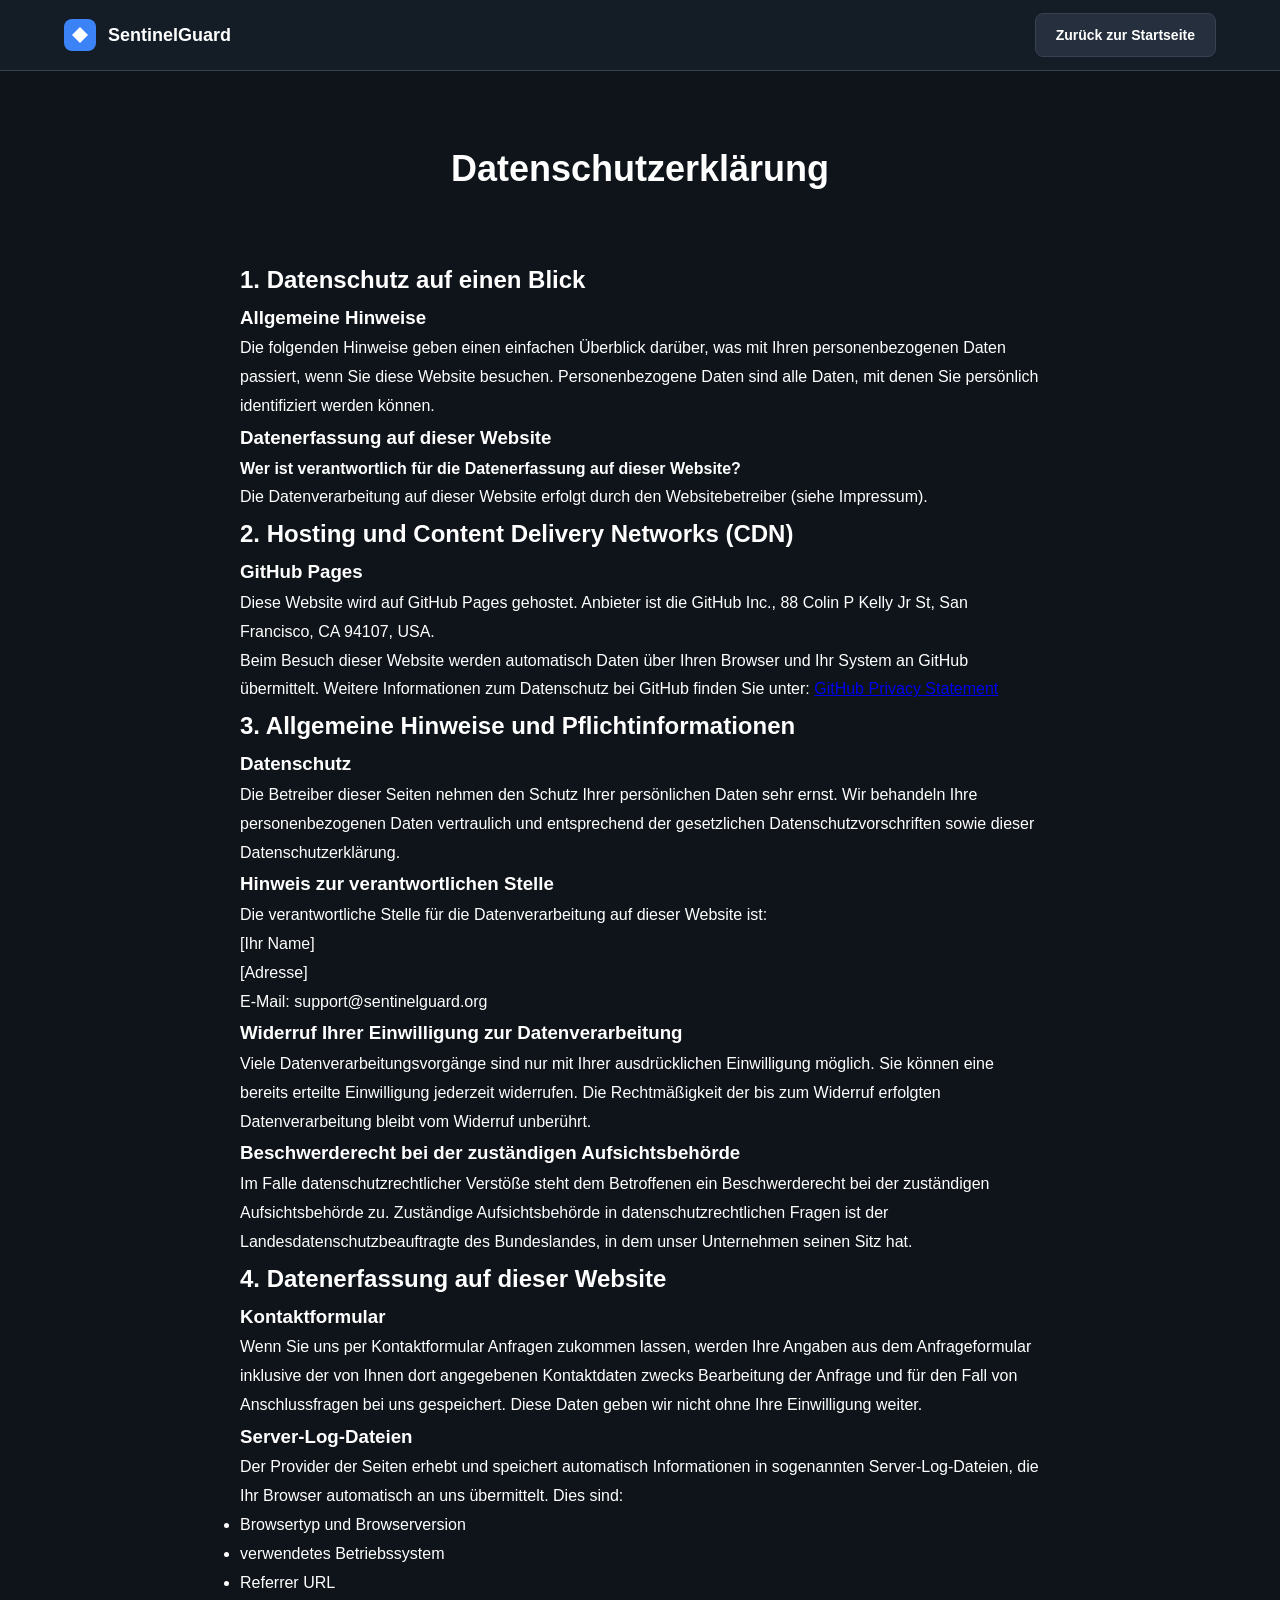
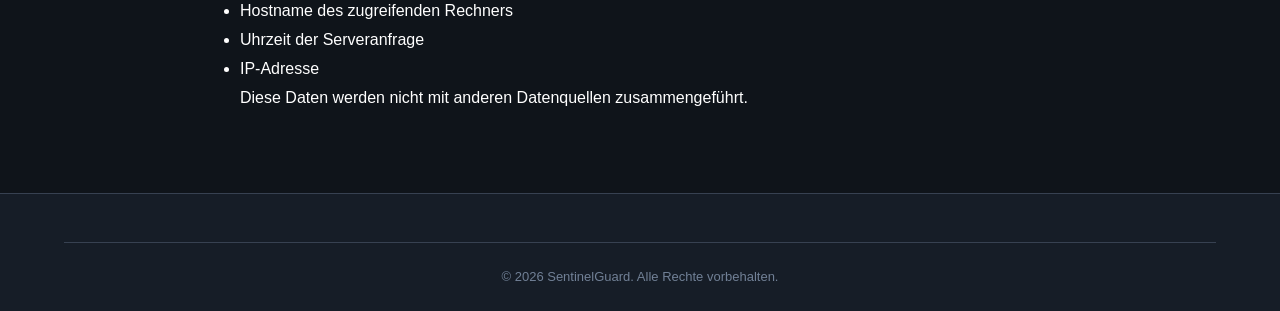
==== datenschutz.html @ f51eea55 "Add screenshots section, roadmap, legal pages (Impressum, Datenschutz, Lizenz)" ====
<!DOCTYPE html>
<html lang="de">
<head>
    <meta charset="UTF-8">
    <meta name="viewport" content="width=device-width, initial-scale=1.0">
    <title>Datenschutzerklärung - SentinelGuard</title>
    <link rel="stylesheet" href="css/style.css">
</head>
<body>
    <header class="header">
        <div class="container">
            <div class="header-inner">
                <a href="index.html" class="logo">
                    <div class="logo-icon">
                        <svg width="32" height="32" viewBox="0 0 32 32" fill="none">
                            <rect width="32" height="32" rx="8" fill="url(#logo-gradient)"/>
                            <path d="M16 8L24 16L16 24L8 16L16 8Z" fill="white"/>
                            <defs>
                                <linearGradient id="logo-gradient" x1="0" y1="0" x2="32" y2="32">
                                    <stop stop-color="#3B82F6"/>
                                    <stop offset="1" stop-color="#58A6FF"/>
                                </linearGradient>
                            </defs>
                        </svg>
                    </div>
                    <span class="logo-text">SentinelGuard</span>
                </a>
                <a href="index.html" class="btn btn-secondary">Zurück zur Startseite</a>
            </div>
        </div>
    </header>

    <section style="padding: 140px 0 80px;">
        <div class="container">
            <div class="section-header">
                <h1 class="section-title">Datenschutzerklärung</h1>
            </div>
            <div style="max-width: 800px; margin: 0 auto; line-height: 1.8;">
                <h2>1. Datenschutz auf einen Blick</h2>
                <h3>Allgemeine Hinweise</h3>
                <p>
                    Die folgenden Hinweise geben einen einfachen Überblick darüber, was mit Ihren personenbezogenen Daten passiert, wenn Sie diese Website besuchen. Personenbezogene Daten sind alle Daten, mit denen Sie persönlich identifiziert werden können.
                </p>

                <h3>Datenerfassung auf dieser Website</h3>
                <p>
                    <strong>Wer ist verantwortlich für die Datenerfassung auf dieser Website?</strong><br>
                    Die Datenverarbeitung auf dieser Website erfolgt durch den Websitebetreiber (siehe Impressum).
                </p>

                <h2>2. Hosting und Content Delivery Networks (CDN)</h2>
                <h3>GitHub Pages</h3>
                <p>
                    Diese Website wird auf GitHub Pages gehostet. Anbieter ist die GitHub Inc., 88 Colin P Kelly Jr St, San Francisco, CA 94107, USA.
                </p>
                <p>
                    Beim Besuch dieser Website werden automatisch Daten über Ihren Browser und Ihr System an GitHub übermittelt. Weitere Informationen zum Datenschutz bei GitHub finden Sie unter:
                    <a href="https://docs.github.com/en/site-policy/privacy-policies/github-privacy-statement" target="_blank">GitHub Privacy Statement</a>
                </p>

                <h2>3. Allgemeine Hinweise und Pflichtinformationen</h2>
                <h3>Datenschutz</h3>
                <p>
                    Die Betreiber dieser Seiten nehmen den Schutz Ihrer persönlichen Daten sehr ernst. Wir behandeln Ihre personenbezogenen Daten vertraulich und entsprechend der gesetzlichen Datenschutzvorschriften sowie dieser Datenschutzerklärung.
                </p>

                <h3>Hinweis zur verantwortlichen Stelle</h3>
                <p>
                    Die verantwortliche Stelle für die Datenverarbeitung auf dieser Website ist:<br>
                    [Ihr Name]<br>
                    [Adresse]<br>
                    E-Mail: support@sentinelguard.org
                </p>

                <h3>Widerruf Ihrer Einwilligung zur Datenverarbeitung</h3>
                <p>
                    Viele Datenverarbeitungsvorgänge sind nur mit Ihrer ausdrücklichen Einwilligung möglich. Sie können eine bereits erteilte Einwilligung jederzeit widerrufen. Die Rechtmäßigkeit der bis zum Widerruf erfolgten Datenverarbeitung bleibt vom Widerruf unberührt.
                </p>

                <h3>Beschwerderecht bei der zuständigen Aufsichtsbehörde</h3>
                <p>
                    Im Falle datenschutzrechtlicher Verstöße steht dem Betroffenen ein Beschwerderecht bei der zuständigen Aufsichtsbehörde zu. Zuständige Aufsichtsbehörde in datenschutzrechtlichen Fragen ist der Landesdatenschutzbeauftragte des Bundeslandes, in dem unser Unternehmen seinen Sitz hat.
                </p>

                <h2>4. Datenerfassung auf dieser Website</h2>
                <h3>Kontaktformular</h3>
                <p>
                    Wenn Sie uns per Kontaktformular Anfragen zukommen lassen, werden Ihre Angaben aus dem Anfrageformular inklusive der von Ihnen dort angegebenen Kontaktdaten zwecks Bearbeitung der Anfrage und für den Fall von Anschlussfragen bei uns gespeichert. Diese Daten geben wir nicht ohne Ihre Einwilligung weiter.
                </p>

                <h3>Server-Log-Dateien</h3>
                <p>
                    Der Provider der Seiten erhebt und speichert automatisch Informationen in sogenannten Server-Log-Dateien, die Ihr Browser automatisch an uns übermittelt. Dies sind:
                </p>
                <ul>
                    <li>Browsertyp und Browserversion</li>
                    <li>verwendetes Betriebssystem</li>
                    <li>Referrer URL</li>
                    <li>Hostname des zugreifenden Rechners</li>
                    <li>Uhrzeit der Serveranfrage</li>
                    <li>IP-Adresse</li>
                </ul>
                <p>
                    Diese Daten werden nicht mit anderen Datenquellen zusammengeführt.
                </p>
            </div>
        </div>
    </section>

    <footer class="footer">
        <div class="container">
            <div class="footer-bottom">
                <p>&copy; 2026 SentinelGuard. Alle Rechte vorbehalten.</p>
            </div>
        </div>
    </footer>
</body>
</html>
---- css/style.css ----
/* SentinelGuard Website Styles */
/* Farbschema basierend auf der App: Dunkles Blau-Grau (#161D27, #252F3D), Akzent Blau (#3B82F6) */

:root {
    --bg-primary: #0f141a;
    --bg-secondary: #161d27;
    --bg-card: #252f3d;
    --bg-hover: #2e3a4b;
    --text-primary: #ffffff;
    --text-secondary: #a0aec0;
    --text-muted: #718096;
    --accent: #3b82f6;
    --accent-hover: #2563eb;
    --accent-light: #58a6ff;
    --success: #22c55e;
    --success-light: #7be0a0;
    --warning: #f59e0b;
    --warning-light: #e5cf7e;
    --danger: #ef4444;
    --danger-light: #ffb3ac;
    --border: #374151;
    --gradient-hero: linear-gradient(135deg, #1e3a5f 0%, #252f3d 55%, #252f3d 100%);
    --shadow-sm: 0 1px 2px rgba(0, 0, 0, 0.3);
    --shadow-md: 0 4px 6px rgba(0, 0, 0, 0.4);
    --shadow-lg: 0 10px 25px rgba(0, 0, 0, 0.5);
    --radius-sm: 8px;
    --radius-md: 12px;
    --radius-lg: 16px;
    --radius-xl: 20px;
}

* {
    margin: 0;
    padding: 0;
    box-sizing: border-box;
}

body {
    font-family: 'Inter', -apple-system, BlinkMacSystemFont, 'Segoe UI', Roboto, sans-serif;
    background-color: var(--bg-primary);
    color: var(--text-primary);
    line-height: 1.6;
    overflow-x: hidden;
}

.container {
    max-width: 1200px;
    margin: 0 auto;
    padding: 0 24px;
}

/* Header */
.header {
    position: fixed;
    top: 0;
    left: 0;
    right: 0;
    background: rgba(22, 29, 39, 0.95);
    backdrop-filter: blur(10px);
    border-bottom: 1px solid var(--border);
    z-index: 1000;
}

.header-inner {
    display: flex;
    align-items: center;
    justify-content: space-between;
    height: 70px;
}

.logo {
    display: flex;
    align-items: center;
    gap: 12px;
    text-decoration: none;
    color: var(--text-primary);
}

.logo-icon {
    width: 32px;
    height: 32px;
}

.logo-text {
    font-size: 18px;
    font-weight: 700;
}

.nav {
    display: flex;
    gap: 32px;
}

.nav-link {
    color: var(--text-secondary);
    text-decoration: none;
    font-size: 14px;
    font-weight: 500;
    transition: color 0.2s;
}

.nav-link:hover {
    color: var(--text-primary);
}

.btn {
    display: inline-flex;
    align-items: center;
    justify-content: center;
    padding: 10px 20px;
    border-radius: var(--radius-sm);
    font-size: 14px;
    font-weight: 600;
    text-decoration: none;
    border: none;
    cursor: pointer;
    transition: all 0.2s;
}

.btn-primary {
    background: var(--accent);
    color: white;
}

.btn-primary:hover {
    background: var(--accent-hover);
    transform: translateY(-1px);
}

.btn-secondary {
    background: var(--bg-card);
    color: var(--text-primary);
    border: 1px solid var(--border);
}

.btn-secondary:hover {
    background: var(--bg-hover);
    border-color: var(--accent);
}

.btn-large {
    padding: 14px 28px;
    font-size: 16px;
}

.btn-download {
    width: 100%;
    margin-top: 16px;
}

.btn-disabled {
    opacity: 0.5;
    cursor: not-allowed;
}

/* Hero Section */
.hero {
    padding: 160px 0 100px;
    background: var(--gradient-hero);
    min-height: 100vh;
    display: flex;
    align-items: center;
}

.hero-content {
    display: grid;
    grid-template-columns: 1fr 1fr;
    gap: 60px;
    align-items: center;
}

.hero-text h1 {
    font-size: 48px;
    font-weight: 800;
    line-height: 1.2;
    margin-bottom: 20px;
    background: linear-gradient(135deg, #ffffff 0%, #a0aec0 100%);
    -webkit-background-clip: text;
    -webkit-text-fill-color: transparent;
    background-clip: text;
}

.hero-subtitle {
    font-size: 18px;
    color: var(--text-secondary);
    margin-bottom: 32px;
    max-width: 500px;
}

.hero-actions {
    display: flex;
    gap: 16px;
    margin-bottom: 32px;
}

.hero-meta {
    display: flex;
    gap: 24px;
}

.meta-item {
    display: flex;
    align-items: center;
    gap: 8px;
    font-size: 14px;
    color: var(--text-secondary);
}

.meta-icon {
    color: var(--success);
    font-weight: bold;
}

.hero-visual {
    display: flex;
    justify-content: center;
}

.hero-card {
    background: var(--bg-card);
    border: 1px solid var(--border);
    border-radius: var(--radius-lg);
    padding: 24px;
    width: 100%;
    max-width: 400px;
    box-shadow: var(--shadow-lg);
}

.hero-card-header {
    display: flex;
    justify-content: space-between;
    align-items: center;
    margin-bottom: 24px;
    padding-bottom: 16px;
    border-bottom: 1px solid var(--border);
}

.hero-card-title {
    font-size: 18px;
    font-weight: 700;
}

.hero-card-status {
    font-size: 14px;
    color: var(--success);
    font-weight: 600;
}

.hero-card-body {
    display: flex;
    flex-direction: column;
    gap: 16px;
}

.hero-card-stat {
    display: flex;
    justify-content: space-between;
    align-items: center;
}

.stat-label {
    font-size: 14px;
    color: var(--text-secondary);
}

.stat-value {
    font-size: 14px;
    font-weight: 600;
}

/* Section Styles */
section {
    padding: 80px 0;
}

.section-header {
    text-align: center;
    margin-bottom: 60px;
}

.section-title {
    font-size: 36px;
    font-weight: 700;
    margin-bottom: 12px;
}

.section-subtitle {
    font-size: 18px;
    color: var(--text-secondary);
}

/* Features Section */
.features {
    background: var(--bg-secondary);
}

.features-grid {
    display: grid;
    grid-template-columns: repeat(auto-fit, minmax(300px, 1fr));
    gap: 24px;
}

.feature-card {
    background: var(--bg-card);
    border: 1px solid var(--border);
    border-radius: var(--radius-md);
    padding: 32px;
    transition: all 0.3s;
}

.feature-card:hover {
    transform: translateY(-4px);
    border-color: var(--accent);
    box-shadow: var(--shadow-md);
}

.feature-icon {
    width: 48px;
    height: 48px;
    border-radius: var(--radius-sm);
    display: flex;
    align-items: center;
    justify-content: center;
    margin-bottom: 20px;
}

.feature-icon-blue {
    background: rgba(59, 130, 246, 0.2);
    color: var(--accent-light);
}

.feature-icon-orange {
    background: rgba(245, 158, 11, 0.2);
    color: var(--warning-light);
}

.feature-icon-green {
    background: rgba(34, 197, 94, 0.2);
    color: var(--success-light);
}

.feature-icon-purple {
    background: rgba(168, 85, 247, 0.2);
    color: #c084fc;
}

.feature-icon-red {
    background: rgba(239, 68, 68, 0.2);
    color: var(--danger-light);
}

.feature-icon-cyan {
    background: rgba(6, 182, 212, 0.2);
    color: #67e8f9;
}

.feature-card h3 {
    font-size: 20px;
    font-weight: 700;
    margin-bottom: 12px;
}

.feature-card p {
    color: var(--text-secondary);
    font-size: 15px;
}

/* Downloads Section */
.downloads {
    background: var(--bg-primary);
}

.downloads-grid {
    display: grid;
    grid-template-columns: repeat(auto-fit, minmax(280px, 1fr));
    gap: 32px;
}

.download-card {
    background: var(--bg-card);
    border: 1px solid var(--border);
    border-radius: var(--radius-lg);
    padding: 40px 32px;
    text-align: center;
    transition: all 0.3s;
}

.download-card-active {
    border-color: var(--accent);
    box-shadow: var(--shadow-md);
}

.download-card-active:hover {
    transform: translateY(-4px);
    box-shadow: var(--shadow-lg);
}

.download-card-soon {
    opacity: 0.7;
}

.download-icon {
    width: 64px;
    height: 64px;
    margin: 0 auto 20px;
    display: flex;
    align-items: center;
    justify-content: center;
}

.download-icon-windows {
    color: var(--accent);
}

.download-icon-linux {
    color: var(--warning);
}

.download-icon-android {
    color: var(--success);
}

.download-card h3 {
    font-size: 24px;
    font-weight: 700;
    margin-bottom: 8px;
}

.download-version {
    color: var(--text-secondary);
    font-size: 14px;
    margin-bottom: 8px;
}

.download-coming-soon {
    color: var(--text-muted);
    font-size: 14px;
    margin-bottom: 8px;
    font-style: italic;
}

.download-requirements {
    color: var(--text-muted);
    font-size: 13px;
    margin-bottom: 16px;
}

.download-sha {
    font-size: 11px;
    color: var(--text-muted);
    margin-top: 12px;
    word-break: break-all;
}

.download-sha code {
    background: var(--bg-hover);
    padding: 2px 6px;
    border-radius: 4px;
    font-family: 'Consolas', monospace;
}

/* Release Notes Section */
.release-notes {
    background: var(--bg-secondary);
}

.release-list {
    max-width: 800px;
    margin: 0 auto;
}

.release-item {
    background: var(--bg-card);
    border: 1px solid var(--border);
    border-radius: var(--radius-md);
    padding: 24px;
    margin-bottom: 16px;
}

.release-version {
    font-size: 18px;
    font-weight: 700;
    color: var(--accent);
    margin-bottom: 4px;
}

.release-date {
    font-size: 14px;
    color: var(--text-muted);
    margin-bottom: 12px;
}

.release-changes {
    list-style: none;
    padding-left: 0;
}

.release-changes li {
    position: relative;
    padding-left: 24px;
    margin-bottom: 8px;
    color: var(--text-secondary);
    font-size: 15px;
}

.release-changes li::before {
    content: "•";
    position: absolute;
    left: 8px;
    color: var(--accent);
    font-weight: bold;
}

/* Screenshots Section */
.screenshots {
    background: var(--bg-secondary);
}

.screenshots-grid {
    display: grid;
    grid-template-columns: repeat(auto-fit, minmax(250px, 1fr));
    gap: 24px;
}

.screenshot-card {
    background: var(--bg-card);
    border: 1px solid var(--border);
    border-radius: var(--radius-md);
    overflow: hidden;
    transition: all 0.3s;
}

.screenshot-card:hover {
    transform: translateY(-4px);
    border-color: var(--accent);
    box-shadow: var(--shadow-md);
}

.screenshot-placeholder {
    aspect-ratio: 16/10;
    display: flex;
    flex-direction: column;
    align-items: center;
    justify-content: center;
    background: var(--bg-hover);
}

.screenshot-icon {
    font-size: 48px;
    margin-bottom: 16px;
}

.screenshot-placeholder p {
    color: var(--text-secondary);
    font-size: 14px;
}

/* Roadmap Section */
.roadmap {
    background: var(--bg-primary);
}

.roadmap-timeline {
    max-width: 800px;
    margin: 0 auto;
    position: relative;
}

.roadmap-timeline::before {
    content: '';
    position: absolute;
    left: 20px;
    top: 0;
    bottom: 0;
    width: 2px;
    background: var(--border);
}

.roadmap-item {
    position: relative;
    padding-left: 60px;
    margin-bottom: 40px;
}

.roadmap-marker {
    position: absolute;
    left: 12px;
    top: 4px;
    width: 18px;
    height: 18px;
    border-radius: 50%;
    border: 3px solid var(--accent);
    background: var(--bg-card);
}

.roadmap-item-done .roadmap-marker {
    background: var(--success);
    border-color: var(--success);
}

.roadmap-item-progress .roadmap-marker {
    background: var(--warning);
    border-color: var(--warning);
    animation: pulse 2s infinite;
}

@keyframes pulse {
    0%, 100% { opacity: 1; }
    50% { opacity: 0.5; }
}

.roadmap-content h3 {
    font-size: 18px;
    font-weight: 700;
    margin-bottom: 8px;
}

.roadmap-content p {
    color: var(--text-secondary);
    font-size: 15px;
    margin-bottom: 8px;
}

.roadmap-status {
    display: inline-block;
    padding: 4px 12px;
    border-radius: 12px;
    font-size: 12px;
    font-weight: 600;
}

.roadmap-item-done .roadmap-status {
    background: rgba(34, 197, 94, 0.2);
    color: var(--success-light);
}

.roadmap-item-progress .roadmap-status {
    background: rgba(245, 158, 11, 0.2);
    color: var(--warning-light);
}

/* Support Section */
.support {
    background: var(--bg-primary);
}

.support-grid {
    display: grid;
    grid-template-columns: repeat(auto-fit, minmax(300px, 1fr));
    gap: 32px;
}

.support-card {
    background: var(--bg-card);
    border: 1px solid var(--border);
    border-radius: var(--radius-md);
    padding: 32px;
}

.support-card h3 {
    font-size: 20px;
    font-weight: 700;
    margin-bottom: 20px;
}

.faq-item {
    margin-bottom: 20px;
    padding-bottom: 20px;
    border-bottom: 1px solid var(--border);
}

.faq-item:last-child {
    border-bottom: none;
    margin-bottom: 0;
    padding-bottom: 0;
}

.faq-item h4 {
    font-size: 16px;
    font-weight: 600;
    margin-bottom: 8px;
}

.faq-item p {
    color: var(--text-secondary);
    font-size: 14px;
}

.doc-links {
    list-style: none;
    padding-left: 0;
}

.doc-links li {
    margin-bottom: 12px;
}

.doc-links a {
    color: var(--accent);
    text-decoration: none;
    font-size: 15px;
    transition: color 0.2s;
}

.doc-links a:hover {
    color: var(--accent-hover);
    text-decoration: underline;
}

/* About Section */
.about {
    background: var(--bg-secondary);
}

.about-content {
    max-width: 800px;
    margin: 0 auto;
    text-align: center;
}

.about-content p {
    color: var(--text-secondary);
    font-size: 16px;
    margin-bottom: 20px;
}

/* Contact Section */
.contact {
    background: var(--bg-primary);
}

.contact-content {
    display: grid;
    grid-template-columns: 1fr 1fr;
    gap: 48px;
}

.contact-info {
    display: flex;
    flex-direction: column;
    gap: 24px;
}

.contact-item {
    display: flex;
    gap: 16px;
    align-items: flex-start;
}

.contact-icon {
    font-size: 24px;
}

.contact-item h4 {
    font-size: 16px;
    font-weight: 600;
    margin-bottom: 4px;
}

.contact-item p {
    color: var(--text-secondary);
    font-size: 14px;
}

.contact-item a {
    color: var(--accent);
    text-decoration: none;
}

.contact-item a:hover {
    text-decoration: underline;
}

.contact-form {
    background: var(--bg-card);
    border: 1px solid var(--border);
    border-radius: var(--radius-md);
    padding: 32px;
}

.form-group {
    margin-bottom: 20px;
}

.form-group label {
    display: block;
    font-size: 14px;
    font-weight: 500;
    margin-bottom: 8px;
}

.form-group input,
.form-group textarea {
    width: 100%;
    padding: 12px;
    background: var(--bg-hover);
    border: 1px solid var(--border);
    border-radius: var(--radius-sm);
    color: var(--text-primary);
    font-family: inherit;
    font-size: 14px;
    transition: border-color 0.2s;
}

.form-group input:focus,
.form-group textarea:focus {
    outline: none;
    border-color: var(--accent);
}

.form-group textarea {
    resize: vertical;
}

/* Footer */
.footer {
    background: var(--bg-secondary);
    border-top: 1px solid var(--border);
    padding: 48px 0 24px;
}

.footer-inner {
    display: grid;
    grid-template-columns: 1fr 2fr;
    gap: 48px;
    margin-bottom: 32px;
}

.footer-brand .logo {
    margin-bottom: 12px;
}

.footer-tagline {
    color: var(--text-muted);
    font-size: 14px;
}

.footer-links {
    display: grid;
    grid-template-columns: repeat(3, 1fr);
    gap: 32px;
}

.footer-link-group h4 {
    font-size: 14px;
    font-weight: 600;
    margin-bottom: 16px;
}

.footer-link-group a {
    display: block;
    color: var(--text-secondary);
    text-decoration: none;
    font-size: 14px;
    margin-bottom: 12px;
    transition: color 0.2s;
}

.footer-link-group a:hover {
    color: var(--text-primary);
}

.footer-bottom {
    text-align: center;
    padding-top: 24px;
    border-top: 1px solid var(--border);
    color: var(--text-muted);
    font-size: 13px;
}

/* Responsive */
@media (max-width: 968px) {
    .hero-content {
        grid-template-columns: 1fr;
        text-align: center;
    }

    .hero-text h1 {
        font-size: 36px;
    }

    .hero-actions {
        justify-content: center;
    }

    .hero-meta {
        justify-content: center;
    }

    .hero-visual {
        margin-top: 40px;
    }

    .nav {
        display: none;
    }

    .contact-content {
        grid-template-columns: 1fr;
    }

    .footer-inner {
        grid-template-columns: 1fr;
    }

    .footer-links {
        grid-template-columns: repeat(2, 1fr);
    }
}

@media (max-width: 640px) {
    .hero-text h1 {
        font-size: 28px;
    }

    .hero-subtitle {
        font-size: 16px;
    }

    .hero-actions {
        flex-direction: column;
    }

    .hero-meta {
        flex-direction: column;
        gap: 8px;
    }

    .downloads-grid {
        grid-template-columns: 1fr;
    }

    .features-grid {
        grid-template-columns: 1fr;
    }

    .section-title {
        font-size: 28px;
    }

    .footer-links {
        grid-template-columns: 1fr;
    }
}
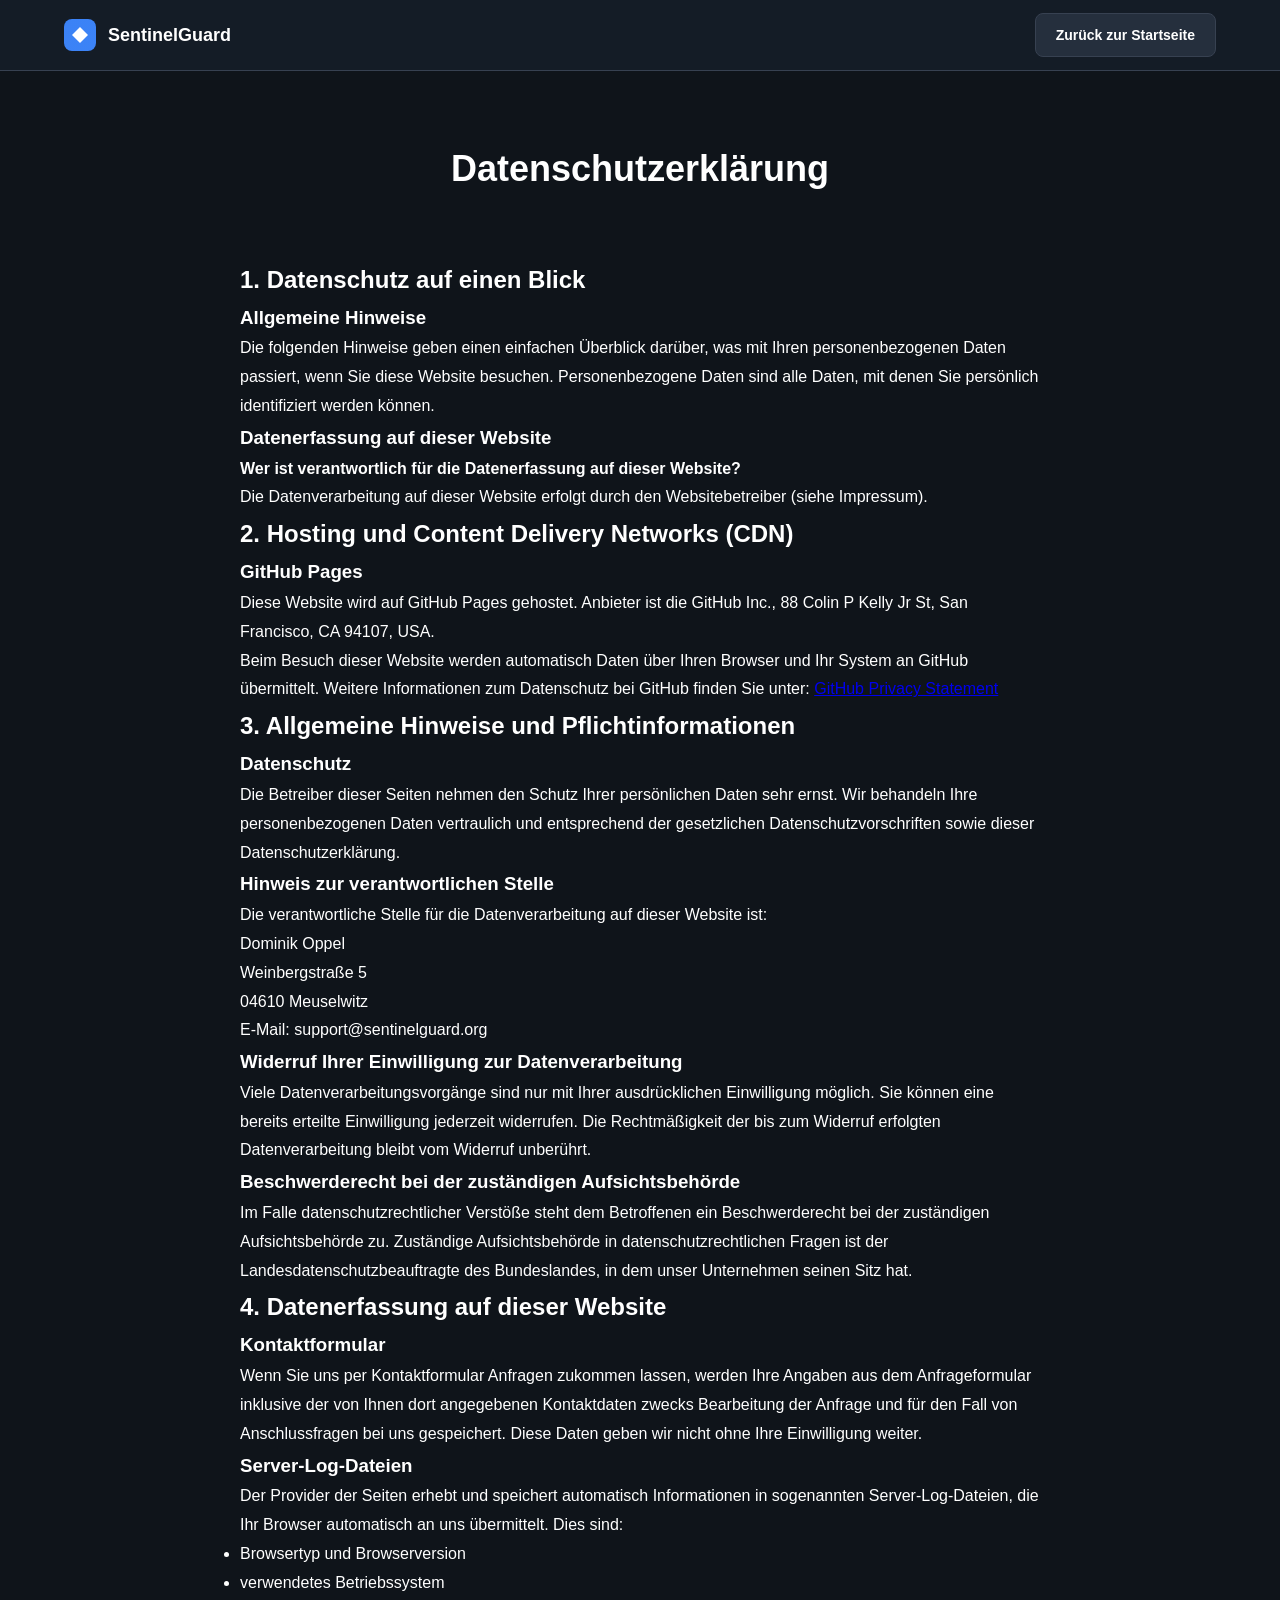
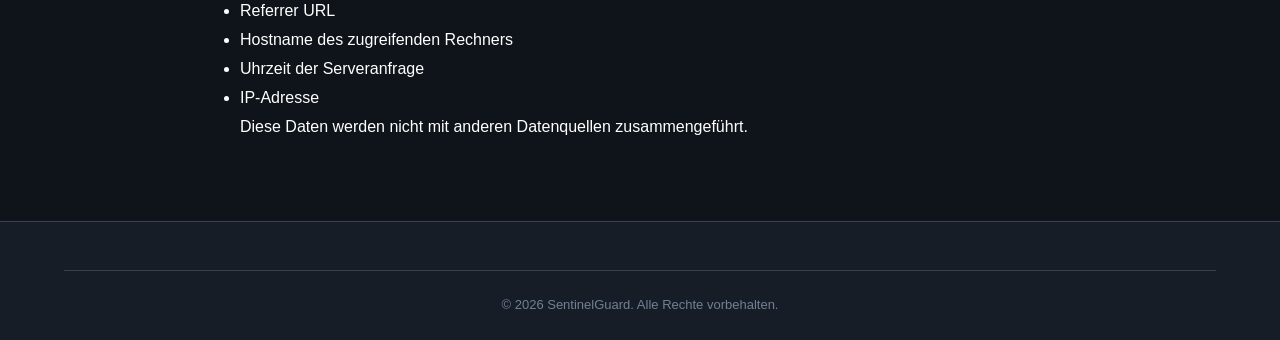
==== commit 191a8828: "Update Impressum: Add Dominik Oppel contact details" ====
--- a/datenschutz.html
+++ b/datenschutz.html
@@ -67,8 +67,9 @@
                 <h3>Hinweis zur verantwortlichen Stelle</h3>
                 <p>
                     Die verantwortliche Stelle für die Datenverarbeitung auf dieser Website ist:<br>
-                    [Ihr Name]<br>
-                    [Adresse]<br>
+                    Dominik Oppel<br>
+                    Weinbergstraße 5<br>
+                    04610 Meuselwitz<br>
                     E-Mail: support@sentinelguard.org
                 </p>
 
